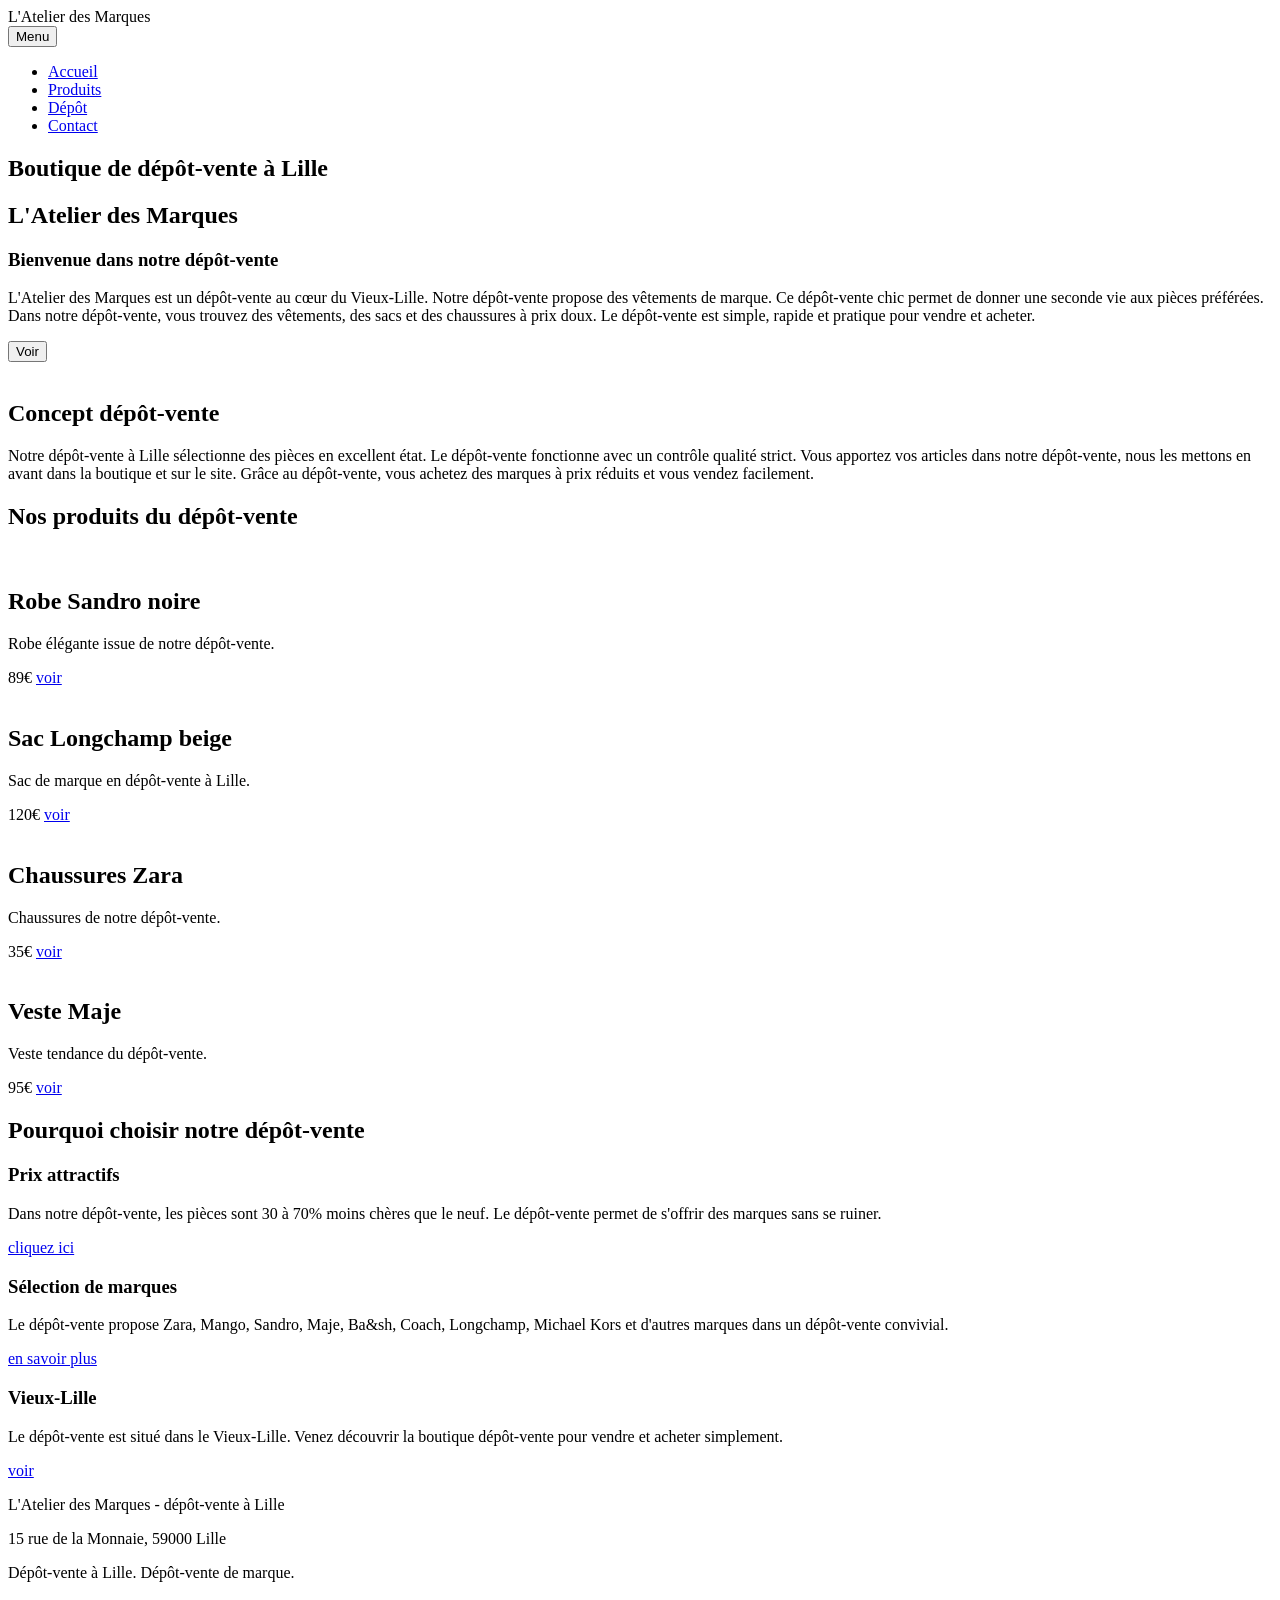
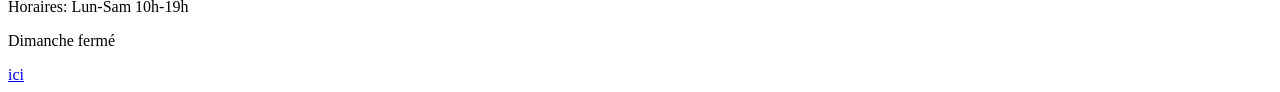
==== index.html @ be309485 "feat: titres" ====
<!DOCTYPE html>
<html lang="fr">
<head>
  <meta charset="UTF-8">
    <title>L'Atelier des Marques – Dépôt-vente à Lille</title>
    <meta name="description" content="L'Atelier des Marques, boutique de dépôt-vente à Lille : vêtements et accessoires de marque à prix attractifs dans le Vieux-Lille.">
    <meta name="viewport" content="width=1200, user-scalable=no">
    <link rel="stylesheet" href="css/style.css">
    <script src="js/script.js"></script>
</head>
<body class="home-page">
    <header class="site-header">
        <div class="logo">L'Atelier des Marques</div>
        <button class="menu-toggle">Menu</button>
        <nav class="main-nav">
            <ul>
                <li><a href="index.html">Accueil</a></li>
                <li><a href="produits.html">Produits</a></li>
                <li><a href="depot.html">Dépôt</a></li>
                <li><a href="contact.html">Contact</a></li>
            </ul>
        </nav>
    </header>

    <main id="container">
        <section class="hero">
            <div class="hero-text">
                <h1>Boutique de dépôt-vente à Lille</h1>
                <h2>L'Atelier des Marques</h2>
                <h3>Bienvenue dans notre dépôt-vente</h3>
                <p>
                    L'Atelier des Marques est un dépôt-vente au cœur du Vieux-Lille. Notre dépôt-vente propose des vêtements de marque.
                    Ce dépôt-vente chic permet de donner une seconde vie aux pièces préférées. Dans notre dépôt-vente,
                    vous trouvez des vêtements, des sacs et des chaussures à prix doux. Le dépôt-vente est simple,
                    rapide et pratique pour vendre et acheter.
                </p>
                <button class="btn btn-light js-go" data-href="produits.html?sort=price&filter=all">Voir</button>
            </div>
            <div class="hero-image">
                <img src="images/hero.jpg" alt="">
            </div>
        </section>

        <section class="concept" id="container">
            <h2>Concept dépôt-vente</h2>
            <p>
                Notre dépôt-vente à Lille sélectionne des pièces en excellent état. Le dépôt-vente fonctionne avec un contrôle qualité strict.
                Vous apportez vos articles dans notre dépôt-vente, nous les mettons en avant dans la boutique et sur le site.
                Grâce au dépôt-vente, vous achetez des marques à prix réduits et vous vendez facilement.
            </p>
        </section>

        <section class="featured-products">
            <h2>Nos produits du dépôt-vente</h2>
            <div class="products-grid">
                <article class="product-card">
                    <img src="images/robe-sandro.jpg" alt="">
                    <div class="product-info">
                        <h2>Robe Sandro noire</h2>
                        <p>Robe élégante issue de notre dépôt-vente.</p>
                        <span class="price">89€</span>
                        <a href="javascript:void(0)" class="btn js-go" data-href="produit-detail.html?item=1">voir</a>
                    </div>
                </article>
                <article class="product-card">
                    <img src="images/sac-longchamp.jpg" alt="">
                    <div class="product-info">
                        <h2>Sac Longchamp beige</h2>
                        <p>Sac de marque en dépôt-vente à Lille.</p>
                        <span class="price">120€</span>
                        <a href="javascript:void(0)" class="btn js-go" data-href="produit-detail.html?item=2">voir</a>
                    </div>
                </article>
                <article class="product-card">
                    <img src="images/chaussures-zara.jpg" alt="">
                    <div class="product-info">
                        <h2>Chaussures Zara</h2>
                        <p>Chaussures de notre dépôt-vente.</p>
                        <span class="price">35€</span>
                        <a href="javascript:void(0)" class="btn js-go" data-href="produit-detail.html?item=3">voir</a>
                    </div>
                </article>
                <article class="product-card">
                    <img src="images/veste-maje.jpg" alt="">
                    <div class="product-info">
                        <h2>Veste Maje</h2>
                        <p>Veste tendance du dépôt-vente.</p>
                        <span class="price">95€</span>
                        <a href="javascript:void(0)" class="btn js-go" data-href="produit-detail.html?item=4">voir</a>
                    </div>
                </article>
            </div>
        </section>

        <section class="why-us">
            <h2>Pourquoi choisir notre dépôt-vente</h2>
            <div class="why-grid">
                <div class="why-item">
                    <h3>Prix attractifs</h3>
                    <p>
                        Dans notre dépôt-vente, les pièces sont 30 à 70% moins chères que le neuf.
                        Le dépôt-vente permet de s'offrir des marques sans se ruiner.
                    </p>
                    <a href="#" class="link-generic">cliquez ici</a>
                </div>
                <div class="why-item">
                    <h3>Sélection de marques</h3>
                    <p>
                        Le dépôt-vente propose Zara, Mango, Sandro, Maje, Ba&sh, Coach, Longchamp, Michael Kors
                        et d'autres marques dans un dépôt-vente convivial.
                    </p>
                    <a href="#" class="link-generic">en savoir plus</a>
                </div>
                <div class="why-item">
                    <h3>Vieux-Lille</h3>
                    <p>
                        Le dépôt-vente est situé dans le Vieux-Lille. Venez découvrir la boutique dépôt-vente
                        pour vendre et acheter simplement.
                    </p>
                    <a href="#" class="link-generic">voir</a>
                </div>
            </div>
        </section>
    </main>

    <footer class="site-footer" id="container">
        <div class="footer-left">
            <p>L'Atelier des Marques - dépôt-vente à Lille</p>
            <p>15 rue de la Monnaie, 59000 Lille</p>
            <p>Dépôt-vente à Lille. Dépôt-vente de marque.</p>
        </div>
        <div class="footer-right">
            <p>Horaires: Lun-Sam 10h-19h</p>
            <p>Dimanche fermé</p>
            <a href="http://example.com" class="link-generic">ici</a>
        </div>
    </footer>
</body>
</html>
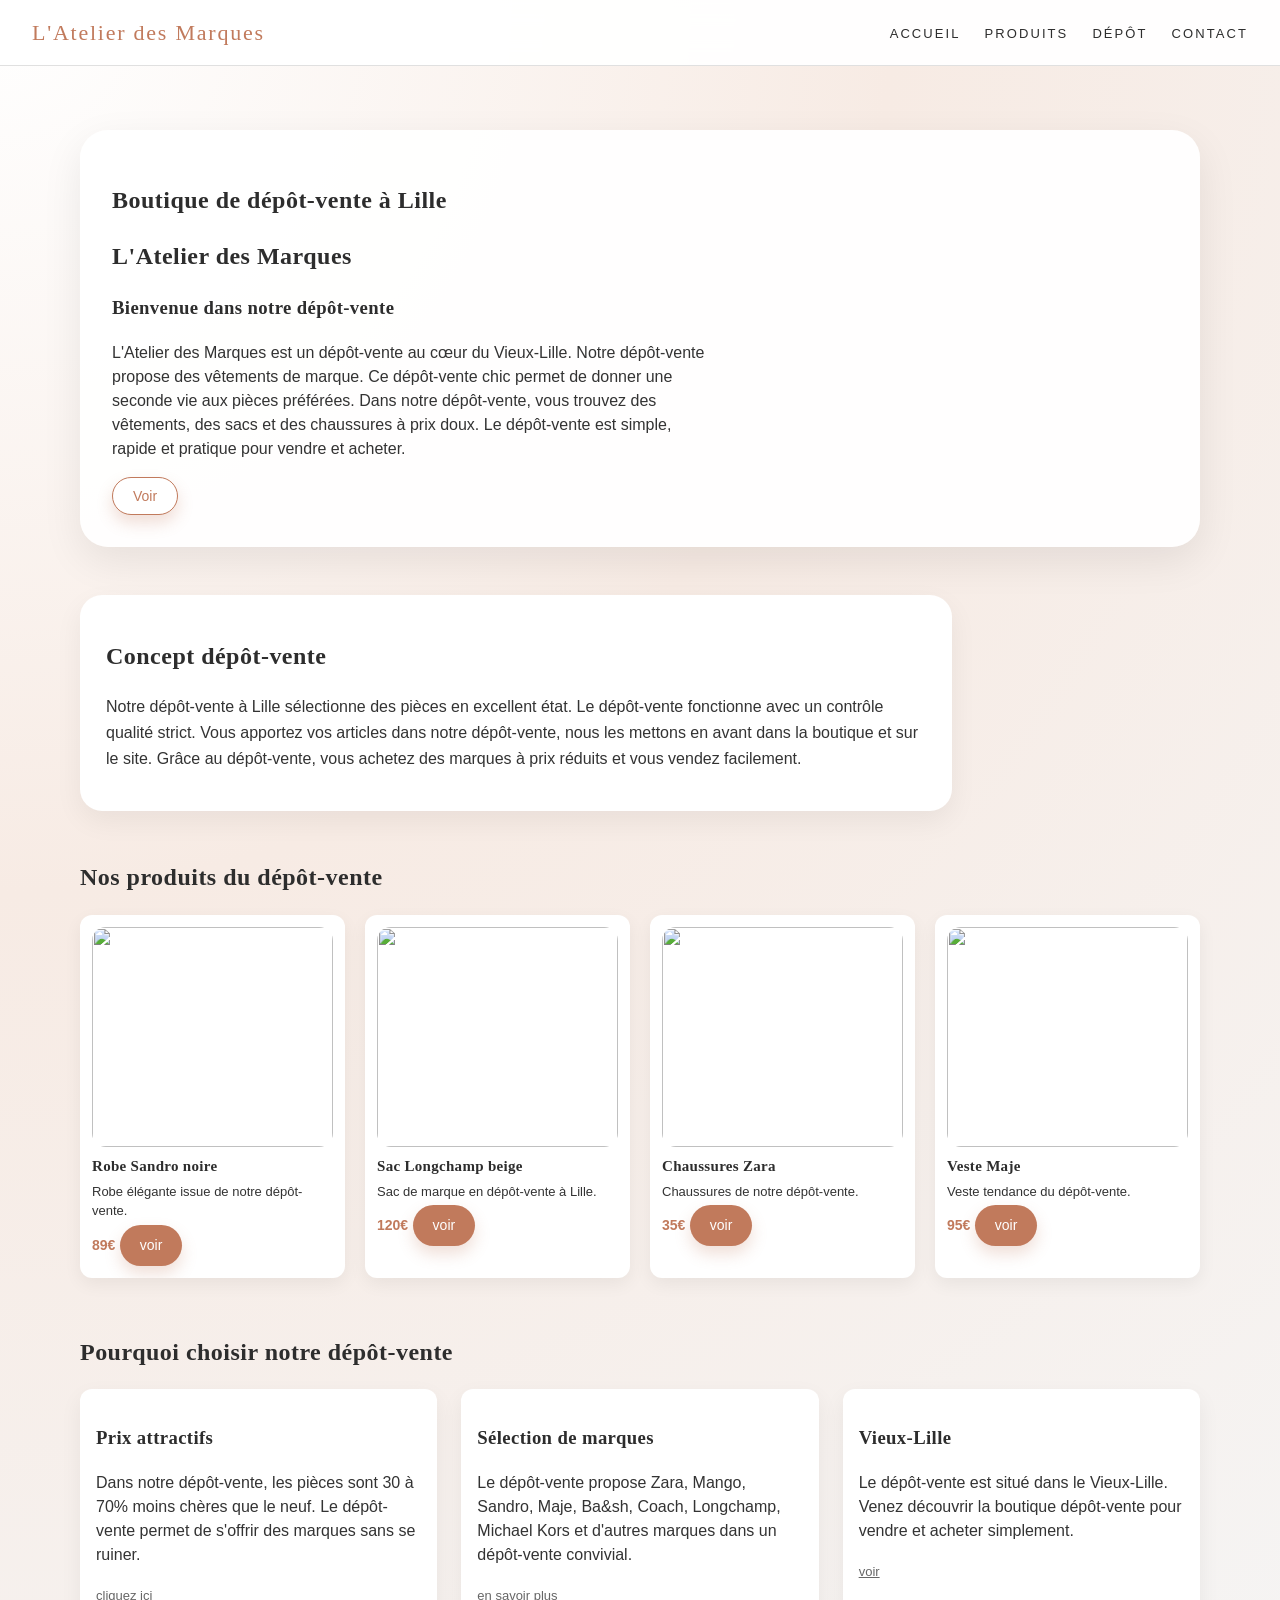
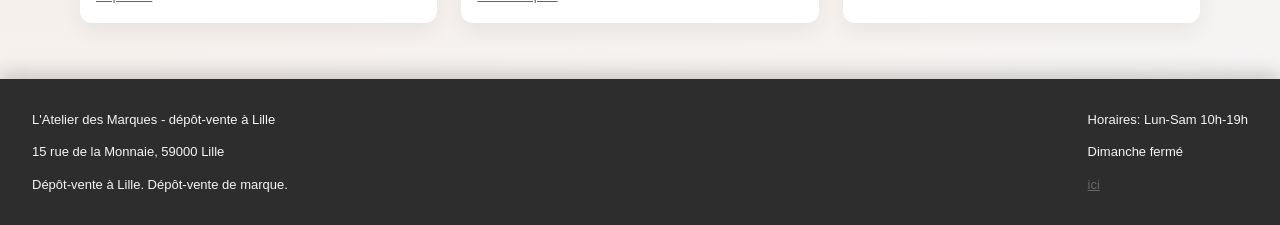
==== commit 84201f5b: "correction du responsive sur accueil produits et fiche produit" ====
--- a/index.html
+++ b/index.html
@@ -4,7 +4,7 @@
   <meta charset="UTF-8">
     <title>L'Atelier des Marques – Dépôt-vente à Lille</title>
     <meta name="description" content="L'Atelier des Marques, boutique de dépôt-vente à Lille : vêtements et accessoires de marque à prix attractifs dans le Vieux-Lille.">
-    <meta name="viewport" content="width=1200, user-scalable=no">
+    <meta name="viewport" content="width=device-width, initial-scale=1.0">
     <link rel="stylesheet" href="css/style.css">
     <script src="js/script.js"></script>
 </head>
--- a/css/style.css
+++ b/css/style.css
@@ -0,0 +1,528 @@
+body {
+  margin: 0;
+  padding: 0;
+  font-family: Arial, sans-serif;
+  color: #333333;
+  background: radial-gradient(circle at top left, #ffffff 0, #f7ebe4 40%, #f5f5f5 100%);
+  line-height: 1.5;
+}
+
+h1, h2, h3, h4 {
+  font-family: Georgia, serif;
+  color: #2d2d2d;
+  letter-spacing: 0.02em;
+}
+
+a {
+  text-decoration: none;
+  color: #2d2d2d;
+}
+
+img {
+  max-width: 100%;
+  display: block;
+  border-radius: 14px;
+}
+
+.site-header {
+  display: flex;
+  align-items: center;
+  justify-content: space-between;
+  padding: 16px 32px;
+  background: rgba(255, 255, 255, 0.94);
+  border-bottom: 1px solid #e0e0e0;
+  position: sticky;
+  top: 0;
+  z-index: 20;
+  backdrop-filter: blur(12px);
+}
+
+.logo {
+  font-family: Georgia, serif;
+  font-size: 22px;
+  color: #c17a5c;
+  letter-spacing: 0.08em;
+}
+
+.menu-toggle {
+  background-color: #c17a5c;
+  color: #ffffff;
+  border: none;
+  padding: 8px 14px;
+  border-radius: 999px;
+  font-size: 13px;
+  cursor: pointer;
+  display: none;
+}
+
+.main-nav ul {
+  list-style: none;
+  margin: 0;
+  padding: 0;
+  display: flex;
+  gap: 24px;
+}
+
+.main-nav a {
+  font-size: 13px;
+  text-transform: uppercase;
+  letter-spacing: 0.16em;
+  padding-bottom: 4px;
+  border-bottom: 2px solid transparent;
+  transition: color 0.2s ease, border-color 0.2s ease;
+}
+
+.main-nav a:hover {
+  color: #c17a5c;
+  border-color: #c17a5c;
+}
+
+main {
+  padding: 32px 32px 56px;
+  max-width: 1120px;
+  margin: 0 auto;
+}
+
+.site-footer {
+  padding: 18px 32px;
+  background: #2d2d2d;
+  color: #f5f5f5;
+  display: flex;
+  justify-content: space-between;
+  font-size: 13px;
+  box-shadow: 0 -6px 18px rgba(0, 0, 0, 0.18);
+}
+
+/* Boutons et liens génériques */
+
+.btn {
+  display: inline-block;
+  padding: 10px 20px;
+  background-color: #c17a5c;
+  color: #ffffff;
+  border-radius: 24px;
+  font-size: 14px;
+  box-shadow: 0 8px 16px rgba(193, 122, 92, 0.24);
+  transition: background-color 0.2s ease, box-shadow 0.2s ease, transform 0.15s ease;
+}
+
+.btn:hover {
+  background-color: #a9674d;
+  box-shadow: 0 10px 22px rgba(193, 122, 92, 0.32);
+  transform: translateY(-1px);
+}
+
+.btn-light {
+  background-color: #ffffff;
+  color: #c17a5c;
+  border: 1px solid #c17a5c;
+}
+
+.btn-full {
+  width: 100%;
+  text-align: center;
+}
+
+.link-generic {
+  font-size: 13px;
+  color: #666666;
+  text-decoration: underline;
+}
+
+/* Hero accueil */
+
+.hero {
+  display: flex;
+  align-items: center;
+  gap: 40px;
+  margin-top: 32px;
+  padding: 32px 32px 32px 32px;
+  background-color: rgba(255, 255, 255, 0.96);
+  border-radius: 28px;
+  box-shadow: 0 14px 40px rgba(0, 0, 0, 0.08);
+}
+
+.hero-text {
+  flex: 1;
+}
+
+.hero-text p {
+  line-height: 1.5;
+  margin-bottom: 16px;
+}
+
+.hero-image {
+  flex: 1;
+  max-width: 420px;
+}
+
+/* Concept */
+
+.concept {
+  margin-top: 48px;
+  max-width: 820px;
+  padding: 24px 26px;
+  background-color: #ffffff;
+  border-radius: 22px;
+  box-shadow: 0 10px 28px rgba(0, 0, 0, 0.06);
+}
+
+.concept p {
+  line-height: 1.6;
+}
+
+/* Produits mis en avant */
+
+.featured-products {
+  margin-top: 48px;
+}
+
+.products-grid {
+  display: grid;
+  grid-template-columns: repeat(4, minmax(0, 1fr));
+  gap: 20px;
+  margin-top: 16px;
+}
+
+.product-card {
+  background-color: #ffffff;
+  border-radius: 12px;
+  padding: 12px;
+  box-shadow: 0 6px 18px rgba(0,0,0,0.06);
+  display: flex;
+  flex-direction: column;
+  gap: 8px;
+  transition: transform 0.18s ease, box-shadow 0.18s ease, background-color 0.18s ease;
+  overflow: hidden;
+}
+
+.product-card:hover {
+  transform: translateY(-4px);
+  box-shadow: 0 14px 30px rgba(0, 0, 0, 0.12);
+  background-color: #fff8f4;
+}
+
+.product-card img {
+  width: 100%;
+  height: 220px;
+  object-fit: cover;
+}
+
+.product-info h2 {
+  font-size: 15px;
+  margin: 0;
+}
+
+.product-info p {
+  font-size: 13px;
+  margin: 4px 0;
+}
+
+.price {
+  font-weight: bold;
+  color: #c17a5c;
+  font-size: 14px;
+}
+
+/* Pourquoi nous choisir */
+
+.why-us {
+  margin-top: 56px;
+}
+
+.why-grid {
+  display: grid;
+  grid-template-columns: repeat(3, minmax(0, 1fr));
+  gap: 24px;
+  margin-top: 16px;
+}
+
+.why-item {
+  background-color: #ffffff;
+  border-radius: 12px;
+  padding: 16px;
+  box-shadow: 0 8px 22px rgba(0, 0, 0, 0.06);
+}
+
+/* Page produits */
+
+.products-main .page-header {
+  margin-bottom: 28px;
+}
+
+.products-layout {
+  display: grid;
+  grid-template-columns: 260px 1fr;
+  gap: 24px;
+}
+
+.sidebar-filters {
+  background-color: #ffffff;
+  border-radius: 12px;
+  padding: 16px;
+  font-size: 14px;
+  box-shadow: 0 8px 20px rgba(0, 0, 0, 0.05);
+}
+
+.sidebar-filters ul {
+  list-style: none;
+  padding: 0;
+  margin: 0 0 12px;
+}
+
+.sidebar-filters li {
+  margin-bottom: 6px;
+}
+
+.sidebar-filters a {
+  font-size: 13px;
+}
+
+.short-text {
+  margin-top: 32px;
+  max-width: 700px;
+}
+
+/* Page produit détail */
+
+.product-page {
+  max-width: 1100px;
+  margin: 24px auto 48px auto;
+  background-color: #f5f5f5;
+}
+
+.product-page-inner {
+  background-color: #ffffff;
+  padding: 24px;
+  border-radius: 12px;
+  box-shadow: 0 16px 40px rgba(0, 0, 0, 0.1);
+}
+
+.product-layout {
+  display: flex;
+  gap: 32px;
+  margin-top: 16px;
+}
+
+.product-image-large {
+  width: 480px;
+  height: 520px;
+  overflow: hidden;
+}
+
+.product-image-large img {
+  width: 100%;
+  height: 100%;
+  object-fit: cover;
+}
+
+.product-details {
+  flex: 1;
+  display: flex;
+  flex-direction: column;
+  gap: 12px;
+}
+
+.product-price {
+  font-size: 22px;
+  color: #c17a5c;
+  font-weight: bold;
+}
+
+.details-list {
+  list-style: none;
+  padding: 0;
+  margin: 0;
+  font-size: 14px;
+}
+
+.details-list li {
+  margin-bottom: 4px;
+}
+
+.product-extra {
+  margin-top: 12px;
+  font-size: 14px;
+}
+
+/* Page dépôt */
+
+.depot-main .page-header {
+  margin-bottom: 24px;
+}
+
+.steps {
+  margin-bottom: 32px;
+}
+
+.steps-grid {
+  display: grid;
+  grid-template-columns: repeat(4, minmax(0, 1fr));
+  gap: 16px;
+}
+
+.step-item {
+  background-color: #ffffff;
+  border-radius: 10px;
+  padding: 14px;
+  font-size: 14px;
+}
+
+.conditions {
+  max-width: 800px;
+  margin-bottom: 32px;
+}
+
+.depot-form-section {
+  max-width: 520px;
+}
+
+.depot-form .form-group {
+  margin-bottom: 12px;
+}
+
+.depot-form label {
+  display: block;
+  font-size: 13px;
+  margin-bottom: 4px;
+}
+
+.depot-form input,
+.depot-form textarea {
+  width: 100%;
+  padding: 8px 10px;
+  border-radius: 6px;
+  border: 1px solid #dddddd;
+  font-family: Arial, sans-serif;
+  font-size: 14px;
+}
+
+/* Page contact */
+
+.contact-main .page-header {
+  margin-bottom: 24px;
+}
+
+.contact-layout {
+  display: grid;
+  grid-template-columns: 1.3fr 0.9fr;
+  gap: 24px;
+}
+
+.contact-form-wrapper {
+  background-color: #ffffff;
+  border-radius: 12px;
+  padding: 20px;
+}
+
+.contact-form .form-group {
+  margin-bottom: 12px;
+}
+
+.contact-form label {
+  display: block;
+  font-size: 13px;
+  margin-bottom: 4px;
+}
+
+.contact-form input,
+.contact-form textarea {
+  width: 100%;
+  padding: 8px 10px;
+  border-radius: 6px;
+  border: 1px solid #dddddd;
+  font-family: Arial, sans-serif;
+  font-size: 14px;
+}
+
+.contact-info {
+  background-color: #ffffff;
+  border-radius: 12px;
+  padding: 20px;
+  font-size: 14px;
+}
+
+/* Responsive (sauf page produit détail) */
+
+@media (max-width: 900px) {
+  .menu-toggle {
+      display: inline-block;
+  }
+
+  .main-nav {
+      display: none;
+      position: absolute;
+      top: 56px;
+      right: 0;
+      background-color: #ffffff;
+      padding: 12px 16px;
+      box-shadow: 0 2px 8px rgba(0,0,0,0.12);
+  }
+
+  .main-nav ul {
+      flex-direction: column;
+      gap: 12px;
+  }
+
+  .main-nav.open {
+      display: block;
+  }
+
+  .hero {
+      flex-direction: column;
+  }
+
+  .products-grid {
+      grid-template-columns: repeat(2, minmax(0, 1fr));
+  }
+
+  .why-grid {
+      grid-template-columns: 1fr;
+  }
+
+  .products-layout {
+      grid-template-columns: 1fr;
+  }
+
+  .steps-grid {
+      grid-template-columns: repeat(2, minmax(0, 1fr));
+  }
+
+  .contact-layout {
+      grid-template-columns: 1fr;
+  }
+
+  main {
+      padding: 16px;
+  }
+
+  .site-header {
+      padding: 12px 16px;
+  }
+
+  .site-footer {
+      padding: 12px 16px;
+      flex-direction: column;
+      gap: 6px;
+  }
+}
+
+@media (max-width: 600px) {
+  .products-grid {
+      grid-template-columns: 1fr;
+  }
+
+  .steps-grid {
+      grid-template-columns: 1fr;
+  }
+}
+@media (max-width: 900px) {
+  .product-layout {
+      flex-direction: column;
+  }
+
+  .product-image-large {
+      width: 100%;
+      height: auto;
+  }
+}
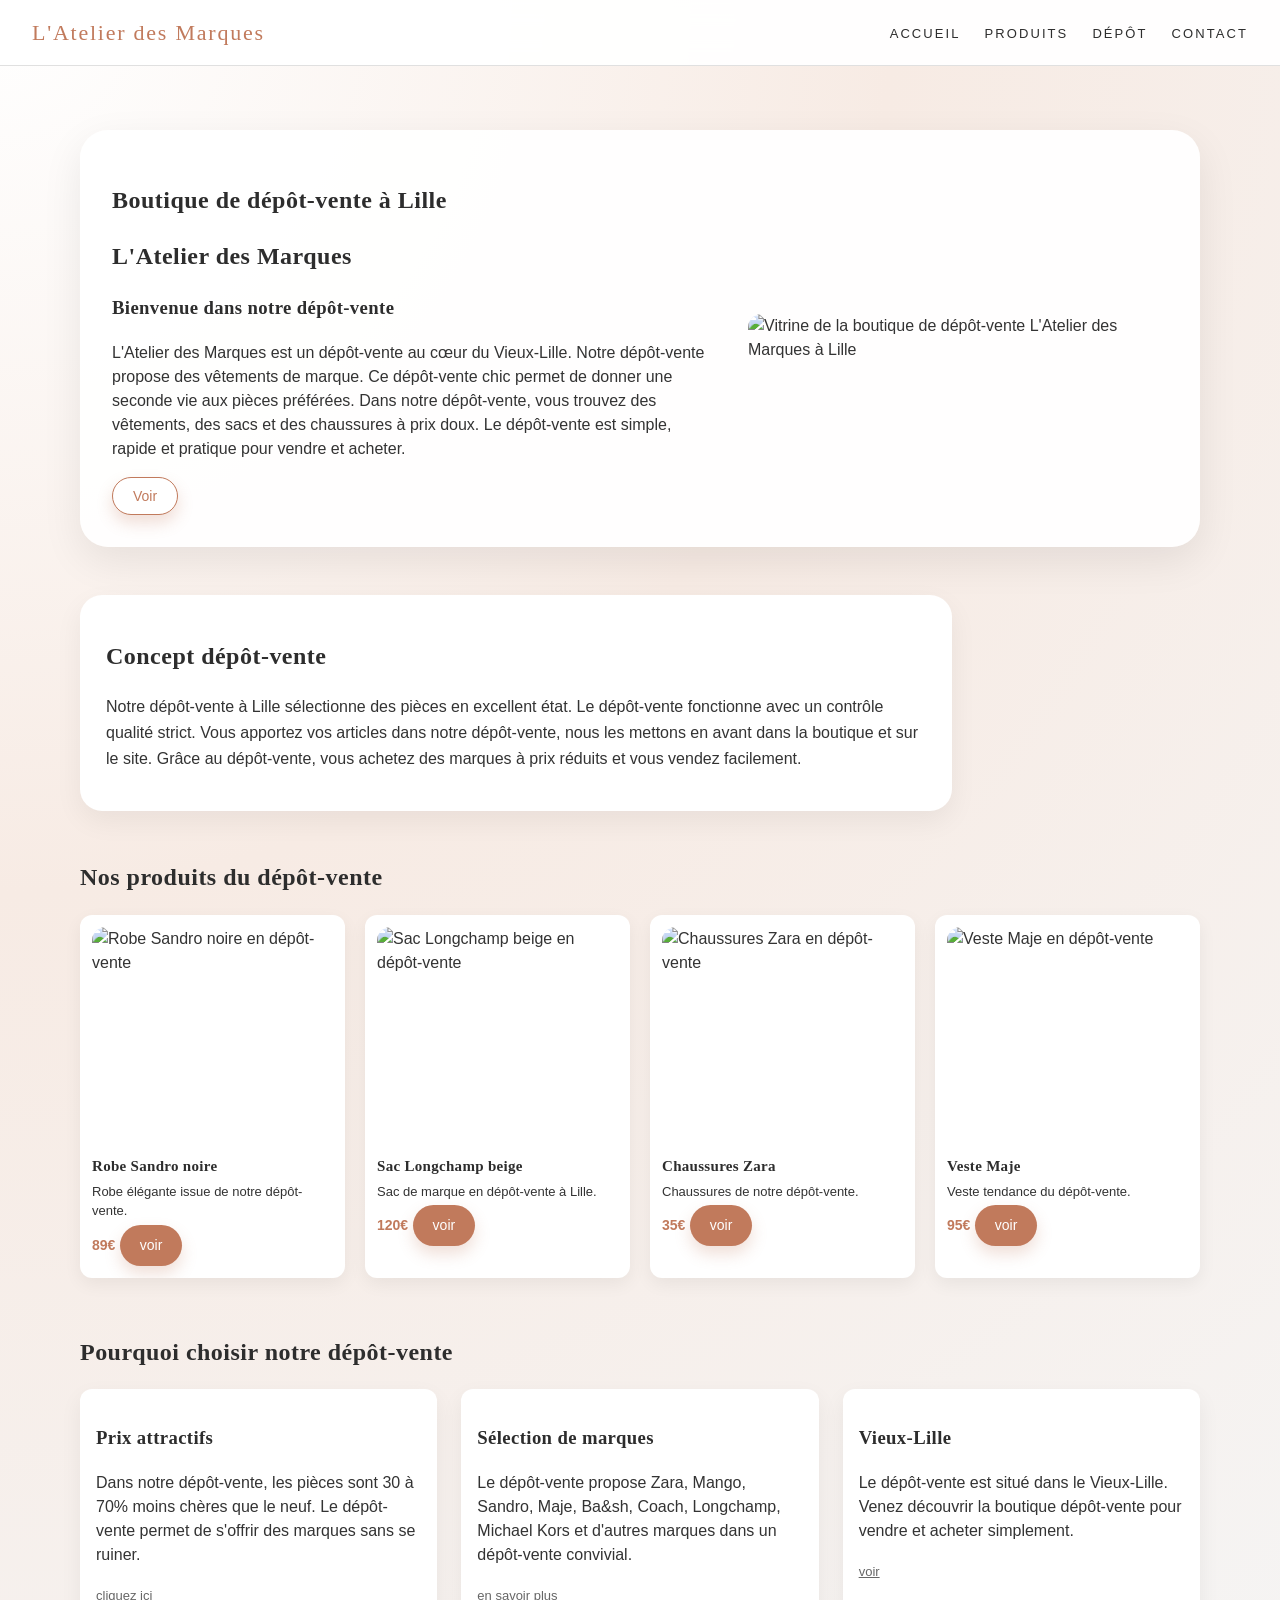
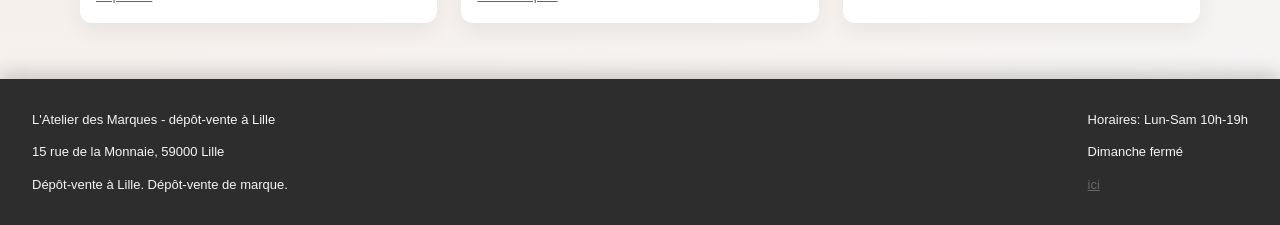
==== commit f8a24eb3: "feat: alt images" ====
--- a/index.html
+++ b/index.html
@@ -4,7 +4,7 @@
   <meta charset="UTF-8">
     <title>L'Atelier des Marques – Dépôt-vente à Lille</title>
     <meta name="description" content="L'Atelier des Marques, boutique de dépôt-vente à Lille : vêtements et accessoires de marque à prix attractifs dans le Vieux-Lille.">
-    <meta name="viewport" content="width=device-width, initial-scale=1.0">
+    <meta name="viewport" content="width=1200, user-scalable=no">
     <link rel="stylesheet" href="css/style.css">
     <script src="js/script.js"></script>
 </head>
@@ -37,7 +37,7 @@
                 <button class="btn btn-light js-go" data-href="produits.html?sort=price&filter=all">Voir</button>
             </div>
             <div class="hero-image">
-                <img src="images/hero.jpg" alt="">
+                <img src="images/hero.jpg" alt="Vitrine de la boutique de dépôt-vente L'Atelier des Marques à Lille">
             </div>
         </section>
 
@@ -54,7 +54,7 @@
             <h2>Nos produits du dépôt-vente</h2>
             <div class="products-grid">
                 <article class="product-card">
-                    <img src="images/robe-sandro.jpg" alt="">
+                    <img src="images/robe-sandro.jpg" alt="Robe Sandro noire en dépôt-vente">
                     <div class="product-info">
                         <h2>Robe Sandro noire</h2>
                         <p>Robe élégante issue de notre dépôt-vente.</p>
@@ -63,7 +63,7 @@
                     </div>
                 </article>
                 <article class="product-card">
-                    <img src="images/sac-longchamp.jpg" alt="">
+                    <img src="images/sac-longchamp.jpg" alt="Sac Longchamp beige en dépôt-vente">
                     <div class="product-info">
                         <h2>Sac Longchamp beige</h2>
                         <p>Sac de marque en dépôt-vente à Lille.</p>
@@ -72,7 +72,7 @@
                     </div>
                 </article>
                 <article class="product-card">
-                    <img src="images/chaussures-zara.jpg" alt="">
+                    <img src="images/chaussures-zara.jpg" alt="Chaussures Zara en dépôt-vente">
                     <div class="product-info">
                         <h2>Chaussures Zara</h2>
                         <p>Chaussures de notre dépôt-vente.</p>
@@ -81,7 +81,7 @@
                     </div>
                 </article>
                 <article class="product-card">
-                    <img src="images/veste-maje.jpg" alt="">
+                    <img src="images/veste-maje.jpg" alt="Veste Maje en dépôt-vente">
                     <div class="product-info">
                         <h2>Veste Maje</h2>
                         <p>Veste tendance du dépôt-vente.</p>
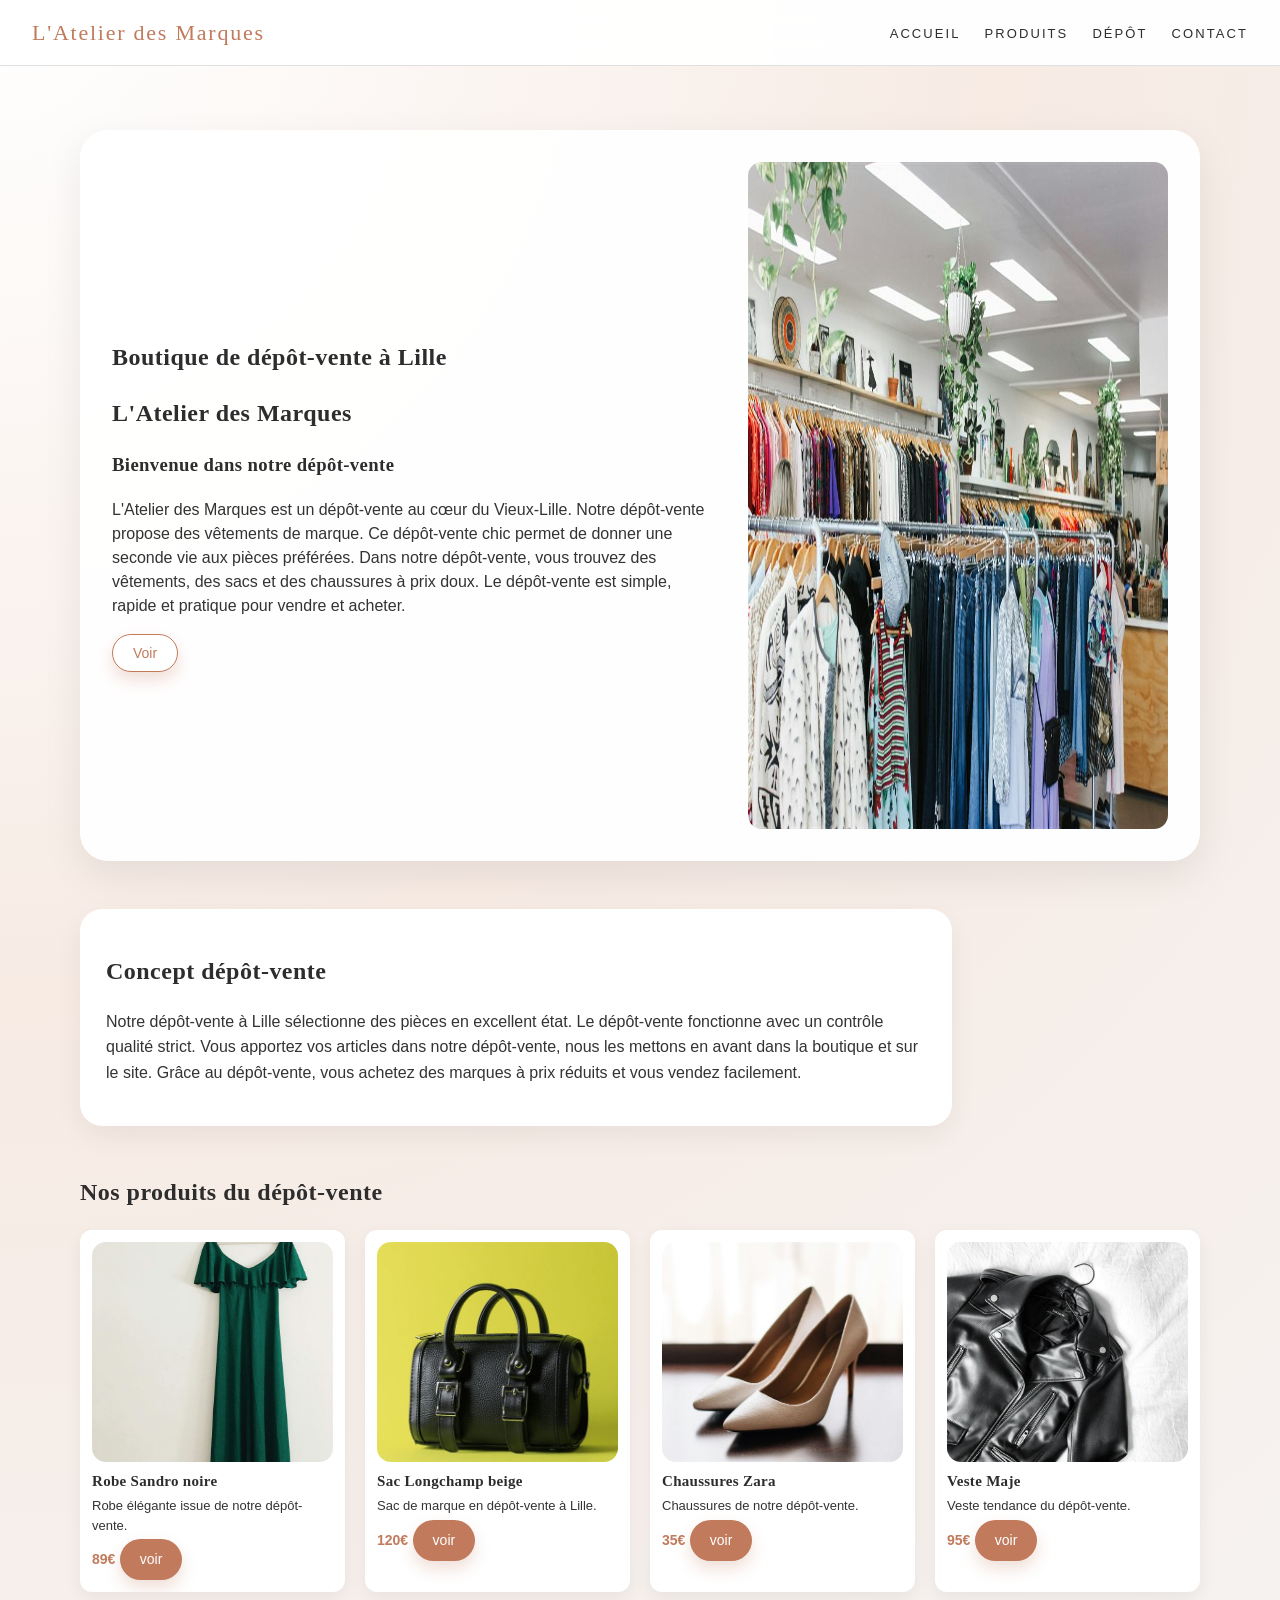
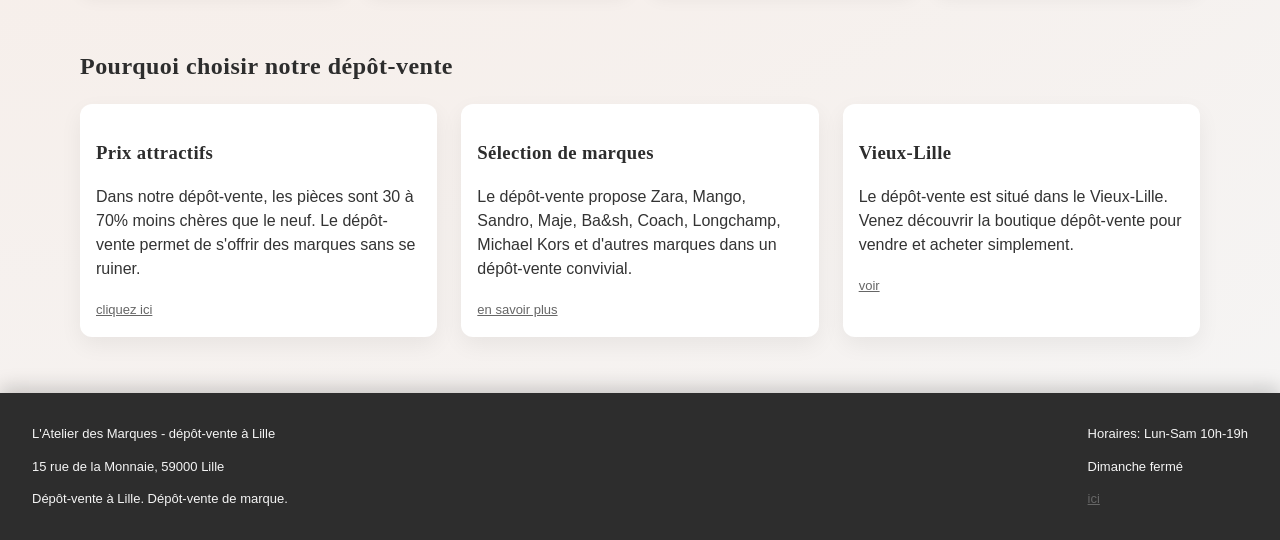
==== commit 825ad212: "compression des images et ajout width height lazy" ====
--- a/index.html
+++ b/index.html
@@ -4,7 +4,7 @@
   <meta charset="UTF-8">
     <title>L'Atelier des Marques – Dépôt-vente à Lille</title>
     <meta name="description" content="L'Atelier des Marques, boutique de dépôt-vente à Lille : vêtements et accessoires de marque à prix attractifs dans le Vieux-Lille.">
-    <meta name="viewport" content="width=1200, user-scalable=no">
+    <meta name="viewport" content="width=device-width, initial-scale=1.0">
     <link rel="stylesheet" href="css/style.css">
     <script src="js/script.js"></script>
 </head>
@@ -37,7 +37,7 @@
                 <button class="btn btn-light js-go" data-href="produits.html?sort=price&filter=all">Voir</button>
             </div>
             <div class="hero-image">
-                <img src="images/hero.jpg" alt="Vitrine de la boutique de dépôt-vente L'Atelier des Marques à Lille">
+                <img src="images/hero.jpg" alt="Vitrine de la boutique de dépôt-vente L'Atelier des Marques à Lille" width="1000" height="667">
             </div>
         </section>
 
@@ -54,7 +54,7 @@
             <h2>Nos produits du dépôt-vente</h2>
             <div class="products-grid">
                 <article class="product-card">
-                    <img src="images/robe-sandro.jpg" alt="Robe Sandro noire en dépôt-vente">
+                    <img src="images/robe-sandro.jpg" alt="Robe Sandro noire en dépôt-vente" width="700" height="933" loading="lazy">
                     <div class="product-info">
                         <h2>Robe Sandro noire</h2>
                         <p>Robe élégante issue de notre dépôt-vente.</p>
@@ -63,7 +63,7 @@
                     </div>
                 </article>
                 <article class="product-card">
-                    <img src="images/sac-longchamp.jpg" alt="Sac Longchamp beige en dépôt-vente">
+                    <img src="images/sac-longchamp.jpg" alt="Sac Longchamp beige en dépôt-vente" width="700" height="467" loading="lazy">
                     <div class="product-info">
                         <h2>Sac Longchamp beige</h2>
                         <p>Sac de marque en dépôt-vente à Lille.</p>
@@ -72,7 +72,7 @@
                     </div>
                 </article>
                 <article class="product-card">
-                    <img src="images/chaussures-zara.jpg" alt="Chaussures Zara en dépôt-vente">
+                    <img src="images/chaussures-zara.jpg" alt="Chaussures Zara en dépôt-vente" width="700" height="467" loading="lazy">
                     <div class="product-info">
                         <h2>Chaussures Zara</h2>
                         <p>Chaussures de notre dépôt-vente.</p>
@@ -81,7 +81,7 @@
                     </div>
                 </article>
                 <article class="product-card">
-                    <img src="images/veste-maje.jpg" alt="Veste Maje en dépôt-vente">
+                    <img src="images/veste-maje.jpg" alt="Veste Maje en dépôt-vente" width="700" height="933" loading="lazy">
                     <div class="product-info">
                         <h2>Veste Maje</h2>
                         <p>Veste tendance du dépôt-vente.</p>
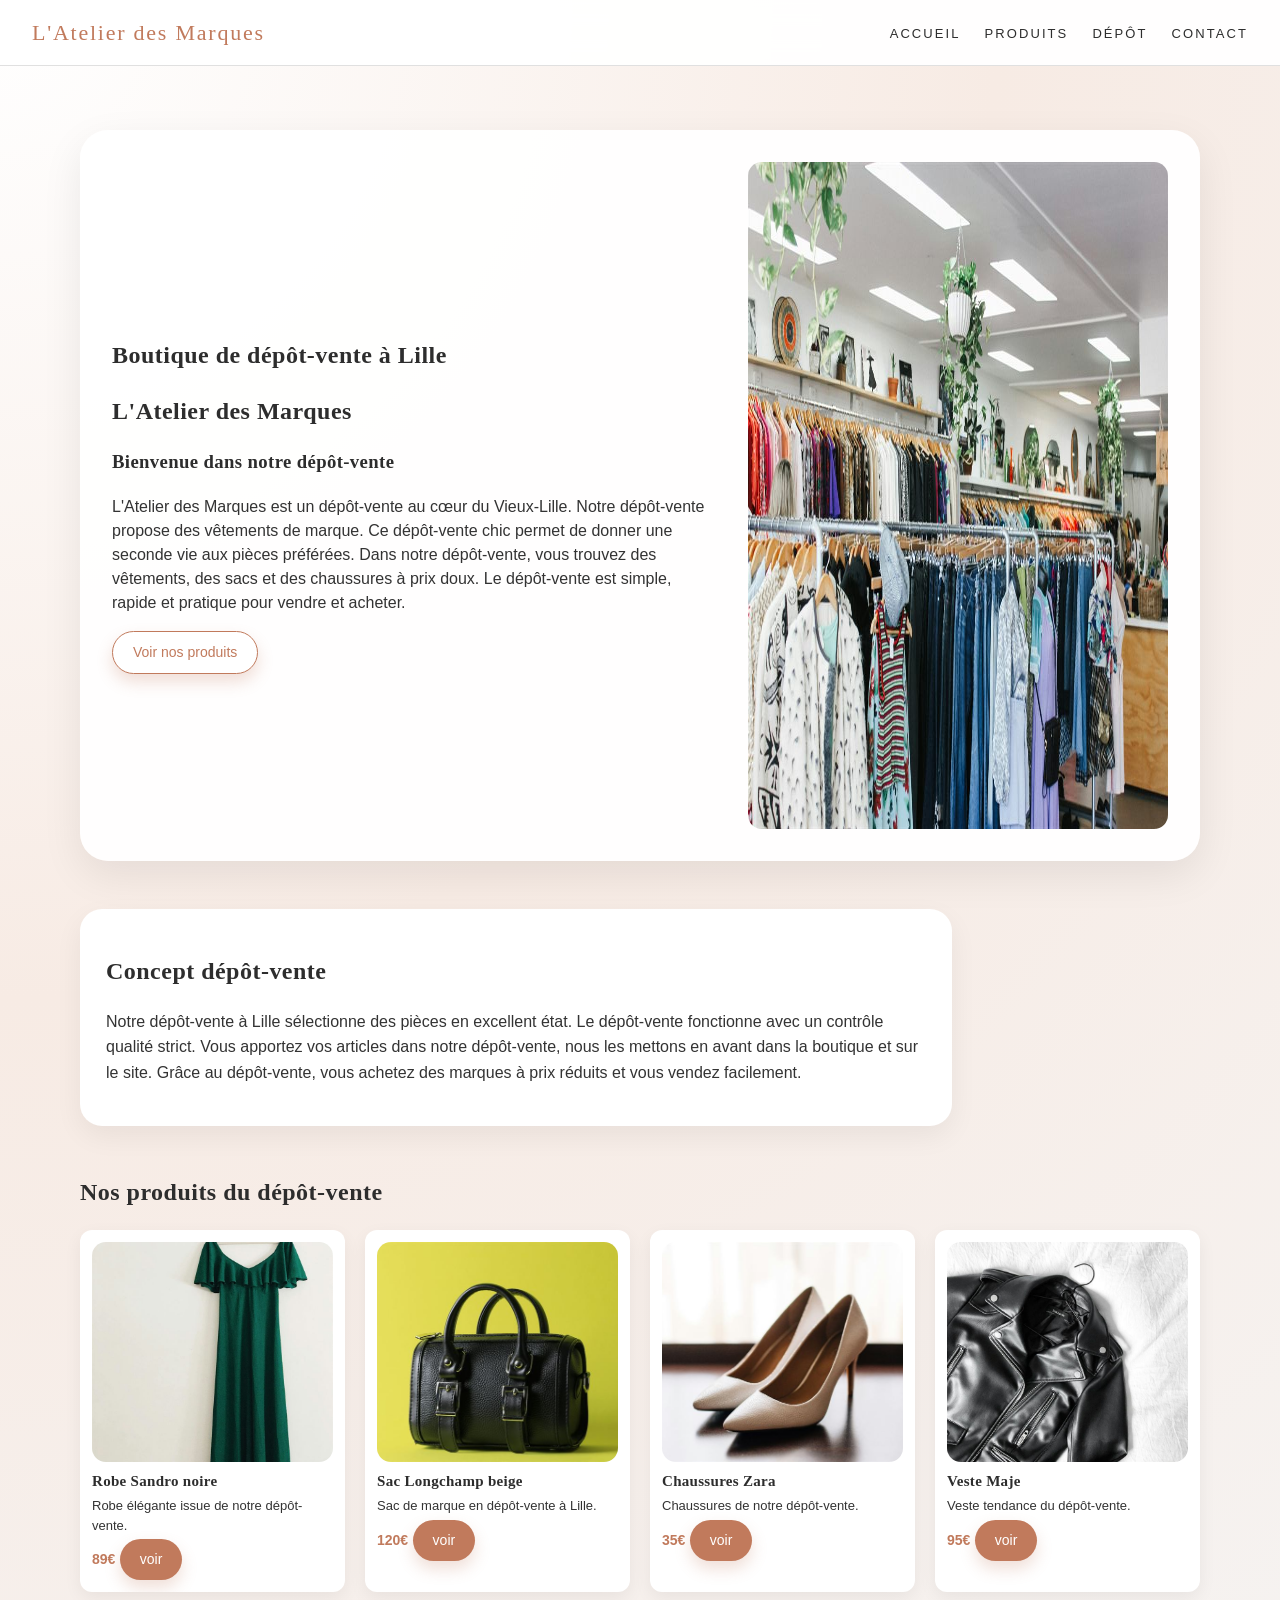
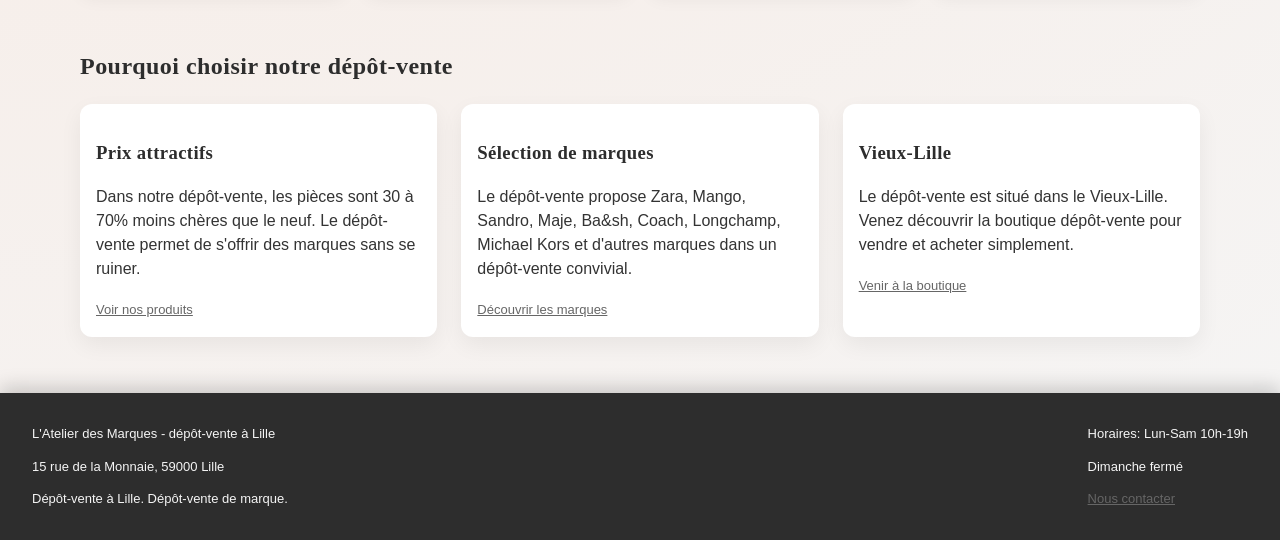
==== commit 8595c3e8: "reparation des liens casses et suppression des href vides" ====
--- a/index.html
+++ b/index.html
@@ -34,7 +34,7 @@
                     vous trouvez des vêtements, des sacs et des chaussures à prix doux. Le dépôt-vente est simple,
                     rapide et pratique pour vendre et acheter.
                 </p>
-                <button class="btn btn-light js-go" data-href="produits.html?sort=price&filter=all">Voir</button>
+                <a href="produits.html" class="btn btn-light">Voir nos produits</a>
             </div>
             <div class="hero-image">
                 <img src="images/hero.jpg" alt="Vitrine de la boutique de dépôt-vente L'Atelier des Marques à Lille" width="1000" height="667">
@@ -59,7 +59,7 @@
                         <h2>Robe Sandro noire</h2>
                         <p>Robe élégante issue de notre dépôt-vente.</p>
                         <span class="price">89€</span>
-                        <a href="javascript:void(0)" class="btn js-go" data-href="produit-detail.html?item=1">voir</a>
+                        <a href="produit-detail.html" class="btn">voir</a>
                     </div>
                 </article>
                 <article class="product-card">
@@ -68,7 +68,7 @@
                         <h2>Sac Longchamp beige</h2>
                         <p>Sac de marque en dépôt-vente à Lille.</p>
                         <span class="price">120€</span>
-                        <a href="javascript:void(0)" class="btn js-go" data-href="produit-detail.html?item=2">voir</a>
+                        <a href="produit-detail.html" class="btn">voir</a>
                     </div>
                 </article>
                 <article class="product-card">
@@ -77,7 +77,7 @@
                         <h2>Chaussures Zara</h2>
                         <p>Chaussures de notre dépôt-vente.</p>
                         <span class="price">35€</span>
-                        <a href="javascript:void(0)" class="btn js-go" data-href="produit-detail.html?item=3">voir</a>
+                        <a href="produit-detail.html" class="btn">voir</a>
                     </div>
                 </article>
                 <article class="product-card">
@@ -86,7 +86,7 @@
                         <h2>Veste Maje</h2>
                         <p>Veste tendance du dépôt-vente.</p>
                         <span class="price">95€</span>
-                        <a href="javascript:void(0)" class="btn js-go" data-href="produit-detail.html?item=4">voir</a>
+                        <a href="produit-detail.html" class="btn">voir</a>
                     </div>
                 </article>
             </div>
@@ -101,7 +101,7 @@
                         Dans notre dépôt-vente, les pièces sont 30 à 70% moins chères que le neuf.
                         Le dépôt-vente permet de s'offrir des marques sans se ruiner.
                     </p>
-                    <a href="#" class="link-generic">cliquez ici</a>
+                    <a href="produits.html" class="link-generic">Voir nos produits</a>
                 </div>
                 <div class="why-item">
                     <h3>Sélection de marques</h3>
@@ -109,7 +109,7 @@
                         Le dépôt-vente propose Zara, Mango, Sandro, Maje, Ba&sh, Coach, Longchamp, Michael Kors
                         et d'autres marques dans un dépôt-vente convivial.
                     </p>
-                    <a href="#" class="link-generic">en savoir plus</a>
+                    <a href="produits.html" class="link-generic">Découvrir les marques</a>
                 </div>
                 <div class="why-item">
                     <h3>Vieux-Lille</h3>
@@ -117,7 +117,7 @@
                         Le dépôt-vente est situé dans le Vieux-Lille. Venez découvrir la boutique dépôt-vente
                         pour vendre et acheter simplement.
                     </p>
-                    <a href="#" class="link-generic">voir</a>
+                    <a href="contact.html" class="link-generic">Venir à la boutique</a>
                 </div>
             </div>
         </section>
@@ -132,7 +132,7 @@
         <div class="footer-right">
             <p>Horaires: Lun-Sam 10h-19h</p>
             <p>Dimanche fermé</p>
-            <a href="http://example.com" class="link-generic">ici</a>
+            <a href="contact.html" class="link-generic">Nous contacter</a>
         </div>
     </footer>
 </body>
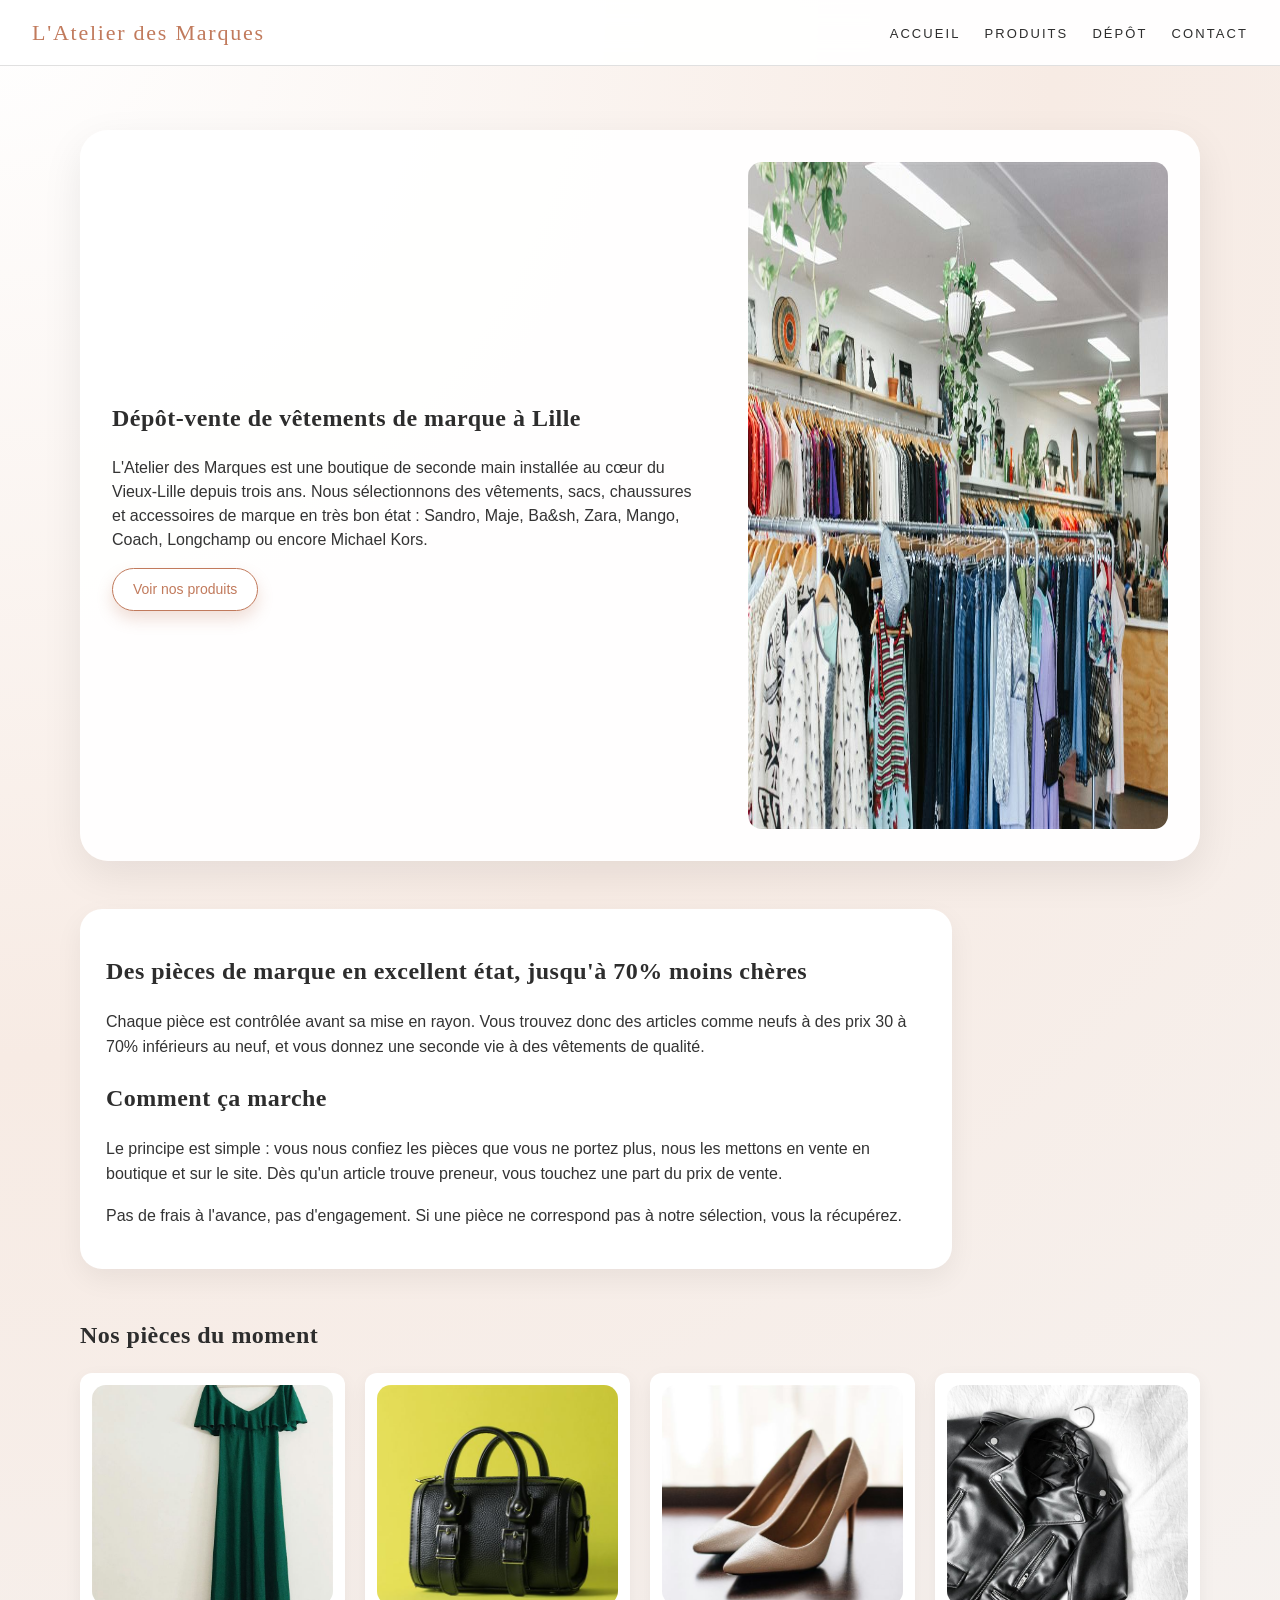
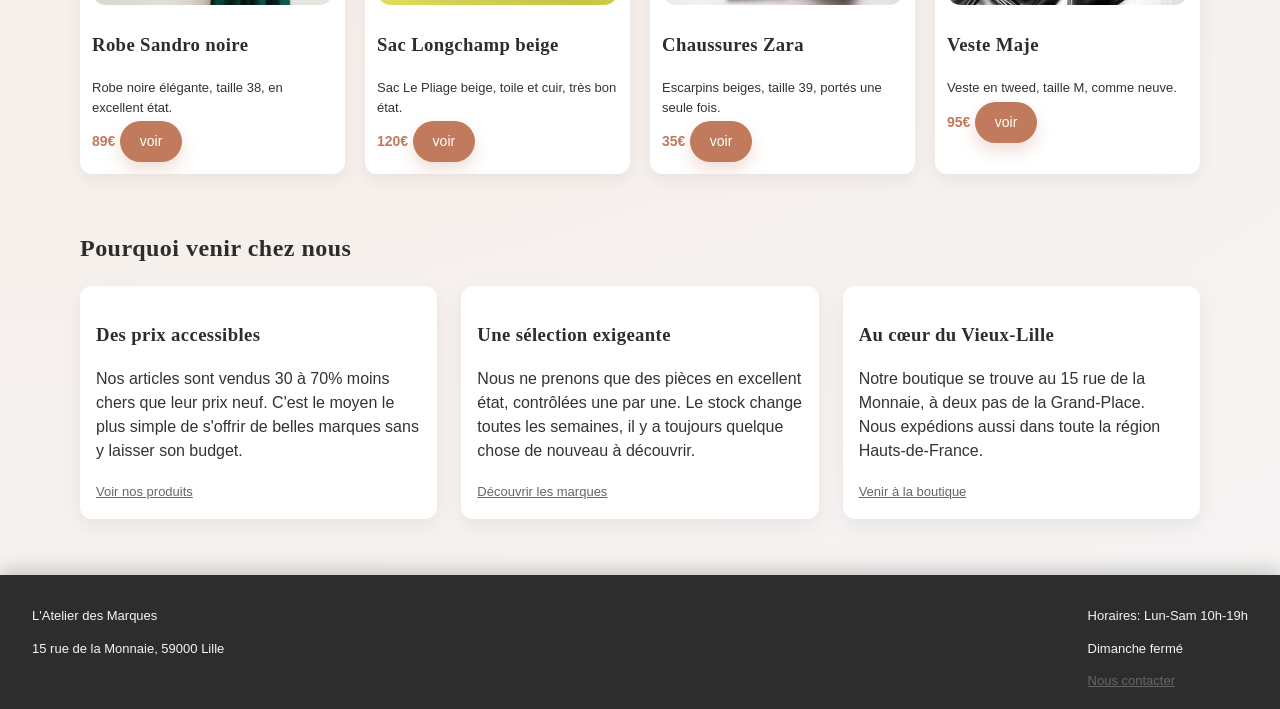
==== commit 35011184: "reecriture des textes du site" ====
--- a/index.html
+++ b/index.html
@@ -25,14 +25,12 @@
     <main id="container">
         <section class="hero">
             <div class="hero-text">
-                <h1>Boutique de dépôt-vente à Lille</h1>
-                <h2>L'Atelier des Marques</h2>
-                <h3>Bienvenue dans notre dépôt-vente</h3>
+                <h1>Dépôt-vente de vêtements de marque à Lille</h1>
                 <p>
-                    L'Atelier des Marques est un dépôt-vente au cœur du Vieux-Lille. Notre dépôt-vente propose des vêtements de marque.
-                    Ce dépôt-vente chic permet de donner une seconde vie aux pièces préférées. Dans notre dépôt-vente,
-                    vous trouvez des vêtements, des sacs et des chaussures à prix doux. Le dépôt-vente est simple,
-                    rapide et pratique pour vendre et acheter.
+                    L'Atelier des Marques est une boutique de seconde main installée au cœur du Vieux-Lille
+                    depuis trois ans. Nous sélectionnons des vêtements, sacs, chaussures et accessoires de
+                    marque en très bon état : Sandro, Maje, Ba&amp;sh, Zara, Mango, Coach, Longchamp ou
+                    encore Michael Kors.
                 </p>
                 <a href="produits.html" class="btn btn-light">Voir nos produits</a>
             </div>
@@ -41,23 +39,33 @@
             </div>
         </section>
 
-        <section class="concept" id="container">
-            <h2>Concept dépôt-vente</h2>
+        <section class="concept">
+            <h2>Des pièces de marque en excellent état, jusqu'à 70% moins chères</h2>
             <p>
-                Notre dépôt-vente à Lille sélectionne des pièces en excellent état. Le dépôt-vente fonctionne avec un contrôle qualité strict.
-                Vous apportez vos articles dans notre dépôt-vente, nous les mettons en avant dans la boutique et sur le site.
-                Grâce au dépôt-vente, vous achetez des marques à prix réduits et vous vendez facilement.
+                Chaque pièce est contrôlée avant sa mise en rayon. Vous trouvez donc des articles comme neufs
+                à des prix 30 à 70% inférieurs au neuf, et vous donnez une seconde vie à des vêtements de qualité.
+            </p>
+
+            <h2>Comment ça marche</h2>
+            <p>
+                Le principe est simple : vous nous confiez les pièces que vous ne portez plus, nous les mettons
+                en vente en boutique et sur le site. Dès qu'un article trouve preneur, vous touchez une part
+                du prix de vente.
+            </p>
+            <p>
+                Pas de frais à l'avance, pas d'engagement. Si une pièce ne correspond pas à notre sélection,
+                vous la récupérez.
             </p>
         </section>
 
         <section class="featured-products">
-            <h2>Nos produits du dépôt-vente</h2>
+            <h2>Nos pièces du moment</h2>
             <div class="products-grid">
                 <article class="product-card">
                     <img src="images/robe-sandro.jpg" alt="Robe Sandro noire en dépôt-vente" width="700" height="933" loading="lazy">
                     <div class="product-info">
-                        <h2>Robe Sandro noire</h2>
-                        <p>Robe élégante issue de notre dépôt-vente.</p>
+                        <h3>Robe Sandro noire</h3>
+                        <p>Robe noire élégante, taille 38, en excellent état.</p>
                         <span class="price">89€</span>
                         <a href="produit-detail.html" class="btn">voir</a>
                     </div>
@@ -65,8 +73,8 @@
                 <article class="product-card">
                     <img src="images/sac-longchamp.jpg" alt="Sac Longchamp beige en dépôt-vente" width="700" height="467" loading="lazy">
                     <div class="product-info">
-                        <h2>Sac Longchamp beige</h2>
-                        <p>Sac de marque en dépôt-vente à Lille.</p>
+                        <h3>Sac Longchamp beige</h3>
+                        <p>Sac Le Pliage beige, toile et cuir, très bon état.</p>
                         <span class="price">120€</span>
                         <a href="produit-detail.html" class="btn">voir</a>
                     </div>
@@ -74,8 +82,8 @@
                 <article class="product-card">
                     <img src="images/chaussures-zara.jpg" alt="Chaussures Zara en dépôt-vente" width="700" height="467" loading="lazy">
                     <div class="product-info">
-                        <h2>Chaussures Zara</h2>
-                        <p>Chaussures de notre dépôt-vente.</p>
+                        <h3>Chaussures Zara</h3>
+                        <p>Escarpins beiges, taille 39, portés une seule fois.</p>
                         <span class="price">35€</span>
                         <a href="produit-detail.html" class="btn">voir</a>
                     </div>
@@ -83,8 +91,8 @@
                 <article class="product-card">
                     <img src="images/veste-maje.jpg" alt="Veste Maje en dépôt-vente" width="700" height="933" loading="lazy">
                     <div class="product-info">
-                        <h2>Veste Maje</h2>
-                        <p>Veste tendance du dépôt-vente.</p>
+                        <h3>Veste Maje</h3>
+                        <p>Veste en tweed, taille M, comme neuve.</p>
                         <span class="price">95€</span>
                         <a href="produit-detail.html" class="btn">voir</a>
                     </div>
@@ -93,29 +101,29 @@
         </section>
 
         <section class="why-us">
-            <h2>Pourquoi choisir notre dépôt-vente</h2>
+            <h2>Pourquoi venir chez nous</h2>
             <div class="why-grid">
                 <div class="why-item">
-                    <h3>Prix attractifs</h3>
+                    <h3>Des prix accessibles</h3>
                     <p>
-                        Dans notre dépôt-vente, les pièces sont 30 à 70% moins chères que le neuf.
-                        Le dépôt-vente permet de s'offrir des marques sans se ruiner.
+                        Nos articles sont vendus 30 à 70% moins chers que leur prix neuf. C'est le moyen
+                        le plus simple de s'offrir de belles marques sans y laisser son budget.
                     </p>
                     <a href="produits.html" class="link-generic">Voir nos produits</a>
                 </div>
                 <div class="why-item">
-                    <h3>Sélection de marques</h3>
+                    <h3>Une sélection exigeante</h3>
                     <p>
-                        Le dépôt-vente propose Zara, Mango, Sandro, Maje, Ba&sh, Coach, Longchamp, Michael Kors
-                        et d'autres marques dans un dépôt-vente convivial.
+                        Nous ne prenons que des pièces en excellent état, contrôlées une par une. Le stock
+                        change toutes les semaines, il y a toujours quelque chose de nouveau à découvrir.
                     </p>
                     <a href="produits.html" class="link-generic">Découvrir les marques</a>
                 </div>
                 <div class="why-item">
-                    <h3>Vieux-Lille</h3>
+                    <h3>Au cœur du Vieux-Lille</h3>
                     <p>
-                        Le dépôt-vente est situé dans le Vieux-Lille. Venez découvrir la boutique dépôt-vente
-                        pour vendre et acheter simplement.
+                        Notre boutique se trouve au 15 rue de la Monnaie, à deux pas de la Grand-Place.
+                        Nous expédions aussi dans toute la région Hauts-de-France.
                     </p>
                     <a href="contact.html" class="link-generic">Venir à la boutique</a>
                 </div>
@@ -123,11 +131,10 @@
         </section>
     </main>
 
-    <footer class="site-footer" id="container">
+    <footer class="site-footer">
         <div class="footer-left">
-            <p>L'Atelier des Marques - dépôt-vente à Lille</p>
+            <p>L'Atelier des Marques</p>
             <p>15 rue de la Monnaie, 59000 Lille</p>
-            <p>Dépôt-vente à Lille. Dépôt-vente de marque.</p>
         </div>
         <div class="footer-right">
             <p>Horaires: Lun-Sam 10h-19h</p>
@@ -136,4 +143,4 @@
         </div>
     </footer>
 </body>
-</html>+</html>
